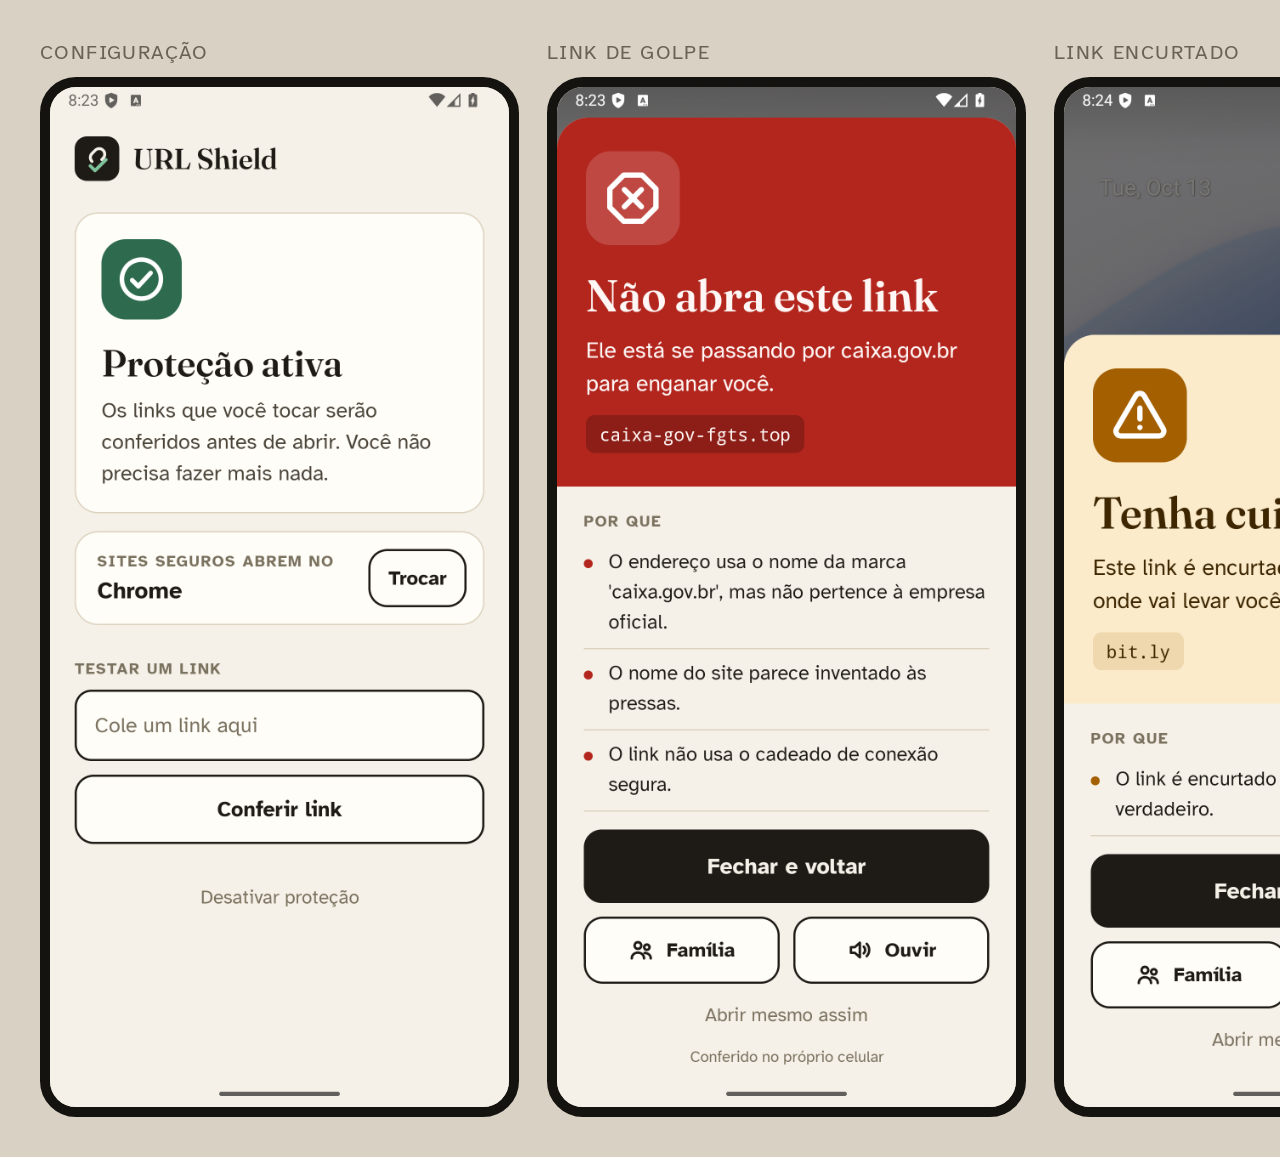
==== design/app-emulador/prancha.html @ f0e91f43 "fix: ajustes do pop-up apos teste no emulador - Icone e texto centralizados juntos nos botoes (Famil" ====
<!doctype html><html><head><meta charset="utf-8">
<link href="https://fonts.googleapis.com/css2?family=Atkinson+Hyperlegible:wght@700&display=swap" rel="stylesheet">
<style>*{margin:0;box-sizing:border-box}body{width:2080px;background:#D9D2C4;padding:40px;font-family:'Atkinson Hyperlegible',sans-serif;display:flex;gap:28px}
figure{flex:1}figcaption{font-size:20px;letter-spacing:1.4px;text-transform:uppercase;color:#6B6253;margin-bottom:12px}
img{width:100%;border-radius:36px;border:10px solid #15130F;display:block}</style></head><body>
<figure><figcaption>Configuração</figcaption><img src="0-configuracao.png"></figure>
<figure><figcaption>Link de golpe</figcaption><img src="1-nao-abra.png"></figure>
<figure><figcaption>Link encurtado</figcaption><img src="2-cuidado.png"></figure>
<figure><figcaption>Site oficial</figcaption><img src="3-pode-abrir.png"></figure>
</body></html>
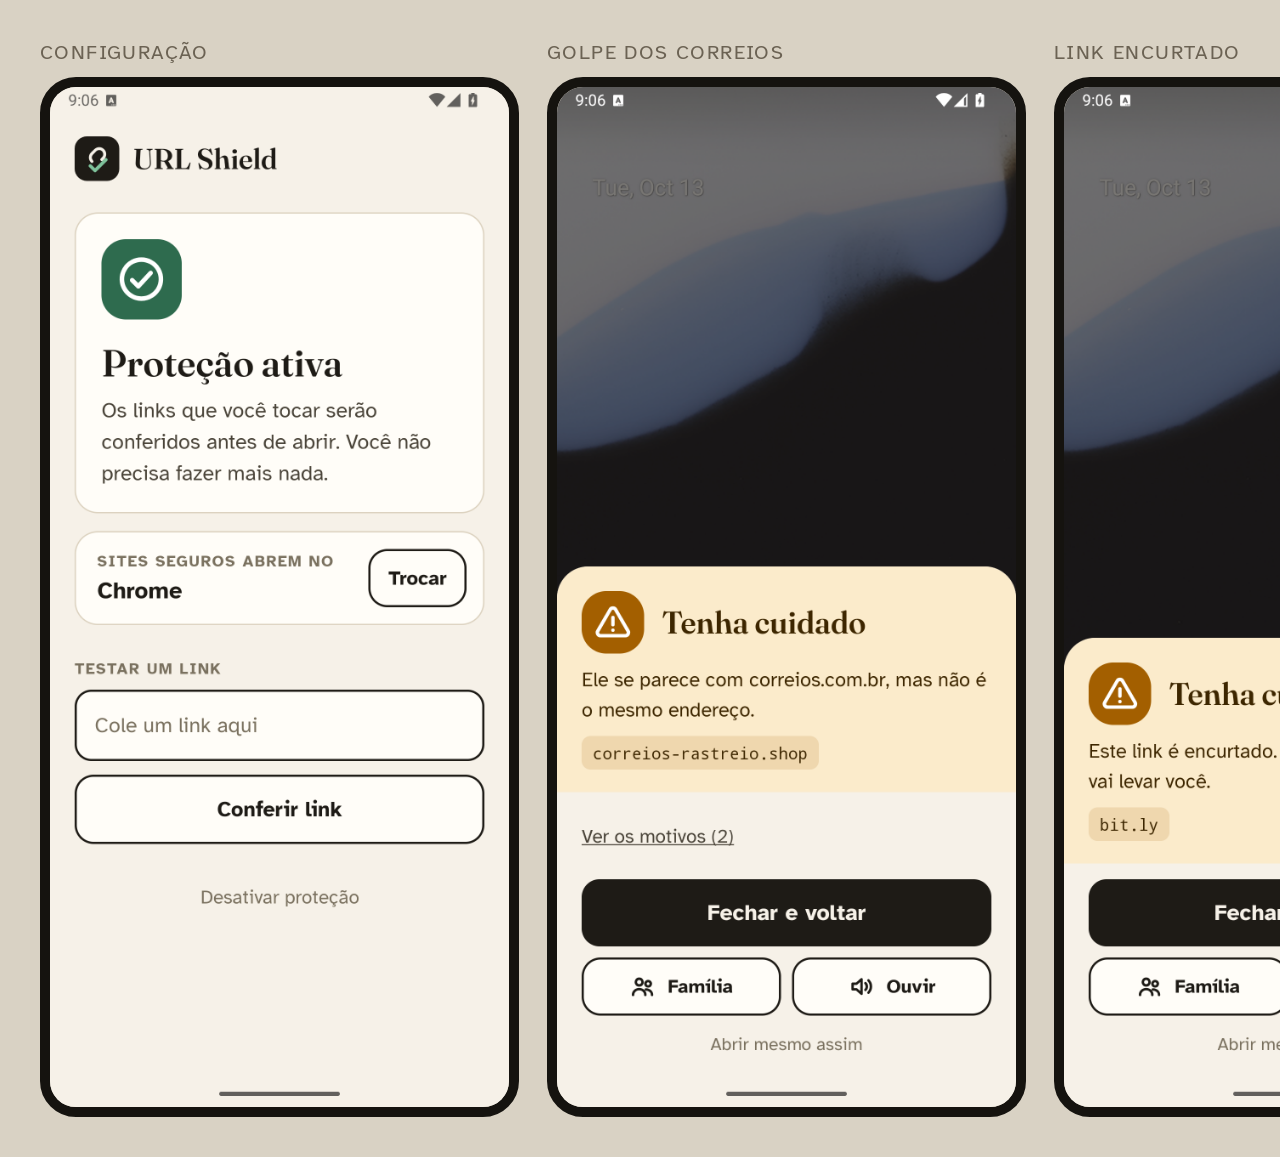
==== commit a0f4c2bb: "feat: site com golpe real no topo, secao Proteja-se e estrada; sinal de terminacao suspeita - Topo: " ====
--- a/design/app-emulador/prancha.html
+++ b/design/app-emulador/prancha.html
@@ -4,7 +4,7 @@
 figure{flex:1}figcaption{font-size:20px;letter-spacing:1.4px;text-transform:uppercase;color:#6B6253;margin-bottom:12px}
 img{width:100%;border-radius:36px;border:10px solid #15130F;display:block}</style></head><body>
 <figure><figcaption>Configuração</figcaption><img src="0-configuracao.png"></figure>
-<figure><figcaption>Link de golpe</figcaption><img src="1-nao-abra.png"></figure>
+<figure><figcaption>Golpe dos Correios</figcaption><img src="1-nao-abra.png"></figure>
 <figure><figcaption>Link encurtado</figcaption><img src="2-cuidado.png"></figure>
 <figure><figcaption>Site oficial</figcaption><img src="3-pode-abrir.png"></figure>
 </body></html>
